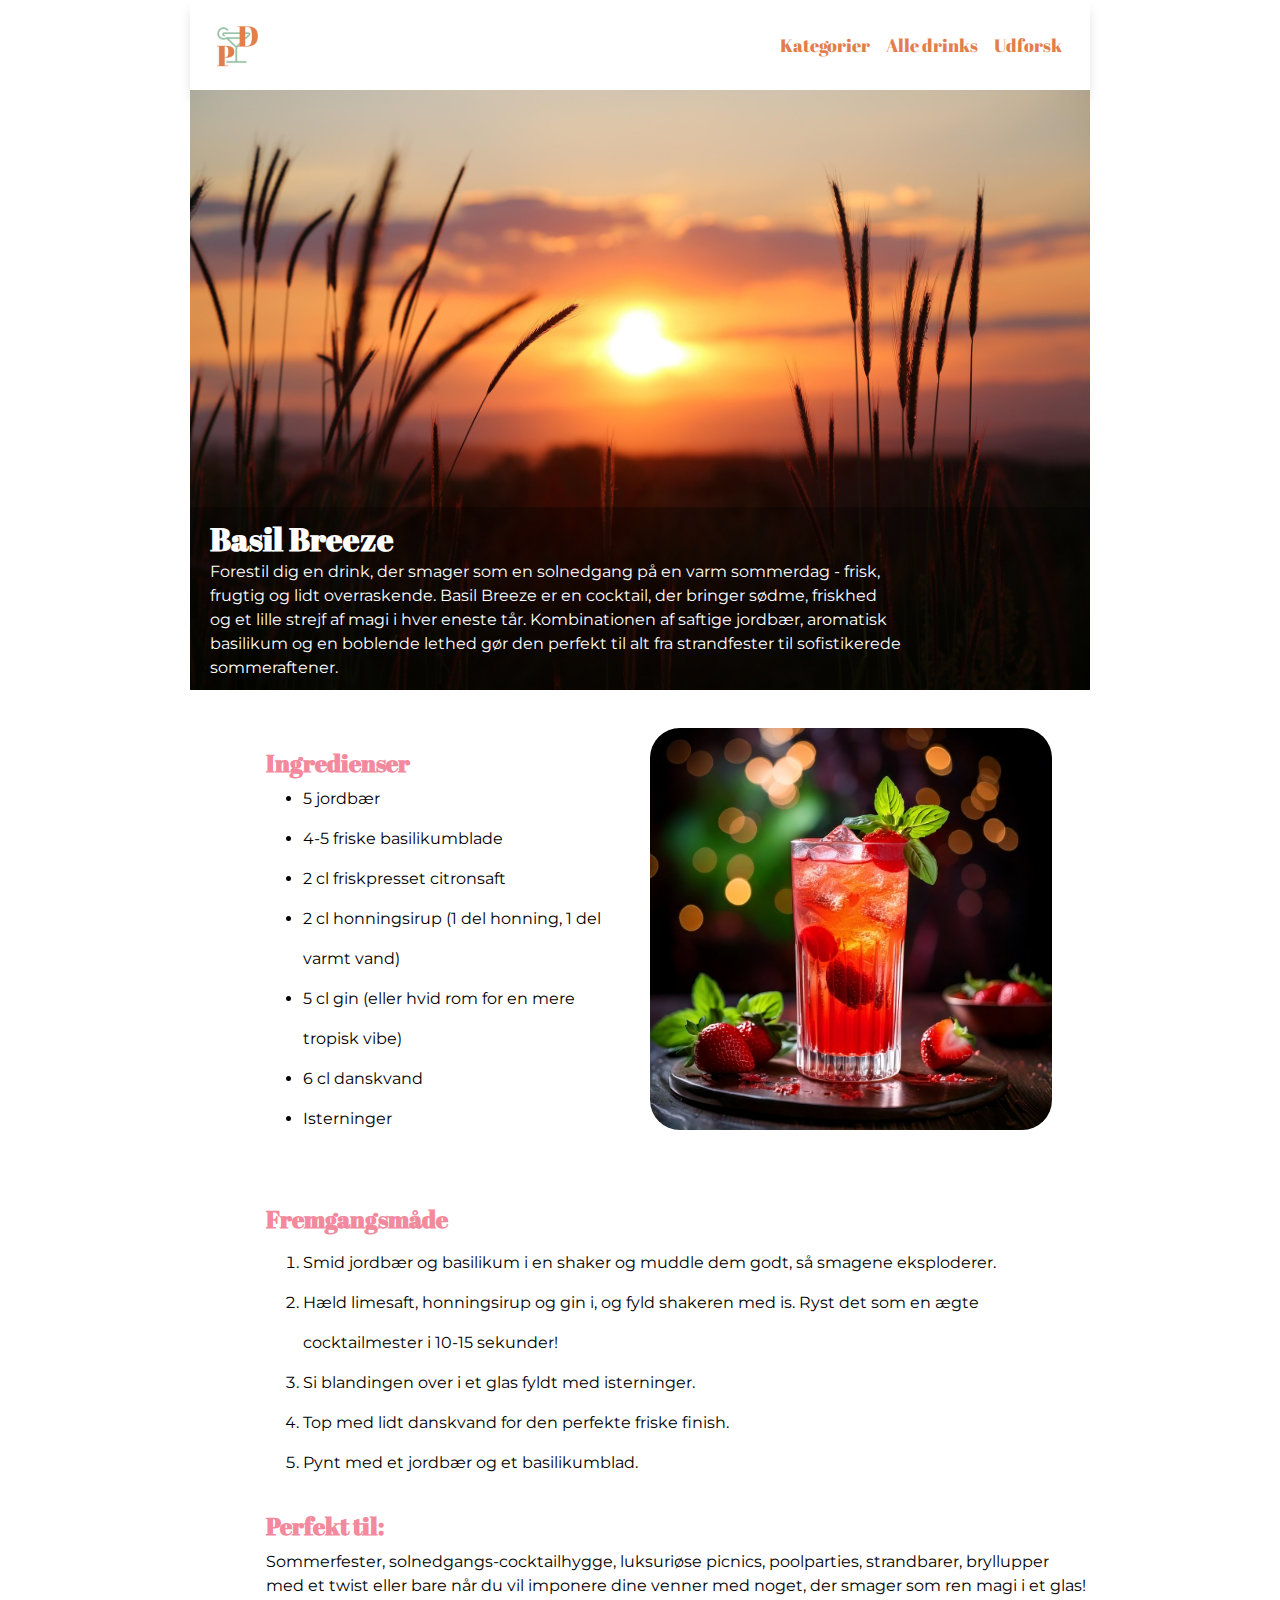
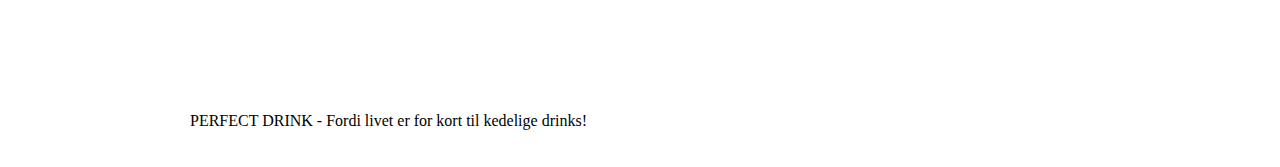
==== html/basilbreeze.html @ 1121d4d8 "css cleanup" ====
<!DOCTYPE html>
<html lang="da">
  <head>
    <meta charset="UTF-8" />
    <meta name="viewport" content="width=device-width, initial-scale=1.0" />
    <title>Basil Breeze</title>
    <link rel="stylesheet" href="../css/style.css" />
    <link rel="stylesheet" href="../css/layout.css" />
    <link
      rel="icon"
      type="image/png"
      href="../images/favicon-2/favicon-96x96.png"
      sizes="96x96"
    />
    <link
      rel="icon"
      type="image/svg+xml"
      href="../images/favicon-2/favicon.svg"
    />
    <link rel="shortcut icon" href="../images/favicon-2/favicon.ico" />
    <link
      rel="apple-touch-icon"
      sizes="180x180"
      href="../images/favicon-2/apple-touch-icon.png"
    />
    <link rel="manifest" href="../images/favicon-2/site.webmanifest" />
  </head>
  <body>
    <header>
      <div class="logo">
        <a href="index.html"> <img src="../images/Logo.png" alt="logo" /></a>
      </div>
      <nav>
        <ul class="menu">
          <a href="index.html#anledning"> Kategorier </a>
          <a href=""> Alle drinks </a>
          <a href="udforsk.html"> Udforsk </a>
        </ul>
      </nav>
    </header>
    <main>
      <section>
        <img src="../images/breeze.jpg" alt="breeze" />
        <div class="text-container">
          <h1>Basil Breeze</h1>
          <p>
            Forestil dig en drink, der smager som en solnedgang på en varm
            sommerdag - frisk, frugtig og lidt overraskende. Basil Breeze er en
            cocktail, der bringer sødme, friskhed og et lille strejf af magi i
            hver eneste tår. Kombinationen af saftige jordbær, aromatisk
            basilikum og en boblende lethed gør den perfekt til alt fra
            strandfester til sofistikerede sommeraftener.
          </p>
        </div>
      </section>
      <section class="grid_1-1">
        <div class="col">
          <h2>Ingredienser</h2>
          <ul class="ingredienser">
            <li>5 jordbær</li>
            <li>4-5 friske basilikumblade</li>
            <li>2 cl friskpresset citronsaft</li>
            <li>2 cl honningsirup (1 del honning, 1 del varmt vand)</li>
            <li>5 cl gin (eller hvid rom for en mere tropisk vibe)</li>
            <li>6 cl danskvand</li>
            <li>Isterninger</li>
          </ul>
        </div>
        <div>
          <img
            class="col, drinks"
            src="../images/basil breeze.jpg"
            alt="basil"
          />
        </div>
      </section>
      <section class="tekst2">
        <div>
          <h2>Fremgangsmåde</h2>
          <ol class="ingredienser">
            <li>
              Smid jordbær og basilikum i en shaker og muddle dem godt, så
              smagene eksploderer.
            </li>
            <li>
              Hæld limesaft, honningsirup og gin i, og fyld shakeren med is.
              Ryst det som en ægte cocktailmester i 10-15 sekunder!
            </li>
            <li>Si blandingen over i et glas fyldt med isterninger.</li>
            <li>Top med lidt danskvand for den perfekte friske finish.</li>
            <li>Pynt med et jordbær og et basilikumblad.</li>
          </ol>
        </div>
        <div>
          <h2>Perfekt til:</h2>
          <p>
            Sommerfester, solnedgangs-cocktailhygge, luksuriøse picnics,
            poolparties, strandbarer, bryllupper med et twist eller bare når du
            vil imponere dine venner med noget, der smager som ren magi i et
            glas!
          </p>
        </div>
      </section>
    </main>
    <footer>
      PERFECT DRINK - Fordi livet er for kort til kedelige drinks!
    </footer>
  </body>
</html>
---- css/style.css ----
body {
    max-width: 900px;
    margin-top: 0;
    margin-right: auto;
    margin-bottom: 0;
    margin-left: auto;
}
/* Fonts */
@font-face {
    font-family: Montserrat;
    src: url(../fonts/Montserrat/Montserrat-VariableFont_wght.ttf);
}
@font-face {
    font-family: Abril;
    src: url(../fonts/Abril_Fatface/AbrilFatface-Regular.ttf);
}
@font-face {
    font-family: Josefin;
    src: url(../fonts/Josefin_Sans/JosefinSans-VariableFont_wght.ttf);
} 

/* Menu */
.menu {
    display: flex;
    justify-content: space-evenly;padding: 1em;
    list-style: none;
    padding: 0;
    display: flex;
    border-radius: 0.5rem;
    font-size: large;
}

.menu a {
    display: inline-block;
    color: rgb(226,126,75);
    text-decoration: none;
    padding: 0.5rem;
    font-family: Abril;
    justify-content: space-between;
    border-radius: 0.5rem;
}

a:hover, a:active {
    color: beige;
    background-color: rgb(226,126,75);
    box-shadow: 5px 5px 5px gray;
}

/* Tekst */
h1, h2, h3, h4 {
    font-family: abril;
}
h1 {
    color: white;
    font-size: xx-large;
    margin: 0;
}
h2, h3, h4 {
    color: rgb(242, 137, 156);
    padding-top: 0.5cm;
}
p, li {
    font-family: montserrat;
    line-height: 1.5;
}

/* Knapper/links */
.quiz {
    font-family: montserrat;
    text-decoration: underline;
    color: white;
    font-size: medium;
}
.quiz:hover {
    color: white;
    background-color: transparent;
    text-decoration: underline;
    box-shadow: none;
    text-shadow: 5px 5px 5px black;
    font-style: oblique;
}
.smage, .anledning {
    text-align: center;
    padding-top: 1cm;
} 
.opskrift {
    font-family: montserrat;
    text-decoration: underline;
    color: black;
}
.opskrift:hover {
    color: black;
    background-color: transparent;
    box-shadow: none;
    text-shadow: 5px 5px 5px rgb(226,126,75);
    font-style: oblique;
}
.btn {
    font-family: abril;
    display: block;
    padding: 10px 15px;
    background-color: #FF7C36;
    color: white;
    text-align: center;
    text-decoration: none;
    border-radius: 10px;
}
.btn:hover {
    background-color: #FF7C36;
    box-shadow: 5px 5px 5px grey;
    font-style: oblique;
}

/* TEKST FORAN BILLEDE */
section {
    display: grid;
    position: relative;
}

img, h1, .quiz, .text-container {
    grid-column: 1 / 2;
    grid-row: 1 / 2;
}

img {
    max-width: 100%;
    height: auto;
    display: block;
    place-self: stretch;
    object-fit: cover;
    z-index: 1; /* Image stays behind */
}

.text-container {
    align-self: end; 
    justify-self: start; 
    padding: 10px 20px;
    color: white;
    z-index: 2; /* Ensure text is in front */
    padding-right: 5cm;
    background-color: rgba(0, 0, 0, 0.275);
}

/* billeder */
.drinks {
    border-radius: 30px;
}

/* Udforsk */
.boks {
    display: inline-block;
    background-color: rgba(244, 167, 125, 0.700);
    border-radius: 30px;
    margin: 1cm;
    padding-inline: 0.3cm;
}
.bruger {
    font-family: Abril;
    color: black;
}
.tropisk {
    font-style: italic;
    display: inline-block;
    background-color: rgb(226,126,75, 0.700);
    border-radius: 20px;
    padding: 0.5cm;
}
.link {
    font-family: montserrat;
    text-decoration: underline;
    color: black;
}
.guava {
    border-radius: 50px;
    border: 5px solid white;
}
.col {
    padding-left: 1cm;
}
/* Kajas coconut, basil breeze */
.tekst2 {
    padding-left: 2cm;
    padding-bottom: 2cm;
    line-height: 2;
}
.ingredienser {
    padding-left: 1cm;
}
.ingredienser li {
    line-height: 2.5;
}

/* MENU */
* {
    margin: 0;
    padding: 0;
    box-sizing: border-box;
  }
  
  header {
    position:static;
    display: flex;
    justify-content: space-between;
    align-items: center;
    padding: 20px;
    background-color: #ffffff;
    box-shadow: 0 10px 10px rgba(0, 0, 0, 0.1);
  }
  
  .logo img {
    width: 50px;
    height: 50px;
  }
  
  .burger {
    width: 30px;
    height: 20px;
    cursor: pointer;
  }
  
  .burger .line {
    width: 100%;
    height: 2px;
    background-color: #333333;
    margin-bottom: 5px;
    transition: 0.2s linear;
  }
  .burger {
    display: none;
  }
  @media screen and (max-width: 800px) {
    .menu {
      display: none;
    }
    .burger {
      display: block;
    }
    .burger.active .line:nth-child(1) {
      transform: rotate(45deg) translate(5px, 5px);
      transition: 0.2s linear;
    }
    .burger.active .line:nth-child(2) {
      opacity: 0;
      transition: 0.15s linear;
    }
    .burger.active .line:nth-child(3) {
      transform: rotate(-45deg) translate(5px, -5px);
      transition: 0.2s linear;
    }
    nav.active .menu {
      display: block;
      background-color: #ffffff;
      position: absolute;
      top: 94px;
      left: 0;
      width: 100%;
      box-shadow: 0 10px 10px rgba(0, 0, 0, 0.1);
      z-index: 1;
    }
    nav.active .menu li {
      margin: 10px 20px;
    }
    nav.active .menu a {
      font-size: 24px;
    }
  }

/* Quiz */
.spørgsmål {
    font-weight: bold; 
    margin-top: 20px; 
}

ol[type="A"] {
    margin-top: 5px;
    padding-left: 30px; 
}

ol[type="A"] li {
    margin-bottom: 5px;
}
.results p {
    margin-bottom: 20px;
    line-height: 1.5;
}

.results strong {
    display: block;
    margin-bottom: 5px;
}

.results a {
    display: block;
    margin-top: 5px;
    color: rgb(242, 137, 156);
    text-decoration: underline;
}

/* Footer */
footer {
    margin: auto;
    padding: 1cm 0;
}
---- css/layout.css ----
/* Mobile first */
.grid_1-1 {
    display: grid;
    grid-template-columns: 1fr;
    gap: 20px;
    text-align: left;
    padding: 1cm;
}

img.col {
    max-width: 100%;
    height: auto;
    display: block;
    justify-self: center;
}

.button-grid {
    grid-template-columns: repeat(2, 1fr);
    gap: 15px;
    justify-content: center; 
    max-width: 700px;
    margin: auto;
    padding: 1cm;
}


/* Desktop */
@media (min-width: 900px) {
    
    .grid_1-1 {
        display: grid;
        grid-template-columns: 1fr 1fr;
        align-self: center;
        padding: 1cm;
    }

    img.col {
        justify-self: end;
    }

    .button-grid {
        display: grid;
        grid-template-columns: repeat(3, 1fr); 
        gap: 15px;
        justify-content: center; 
        max-width: 700px;
        margin: auto;
        padding-top: 1cm;
        padding-bottom: 1cm;
    }

}
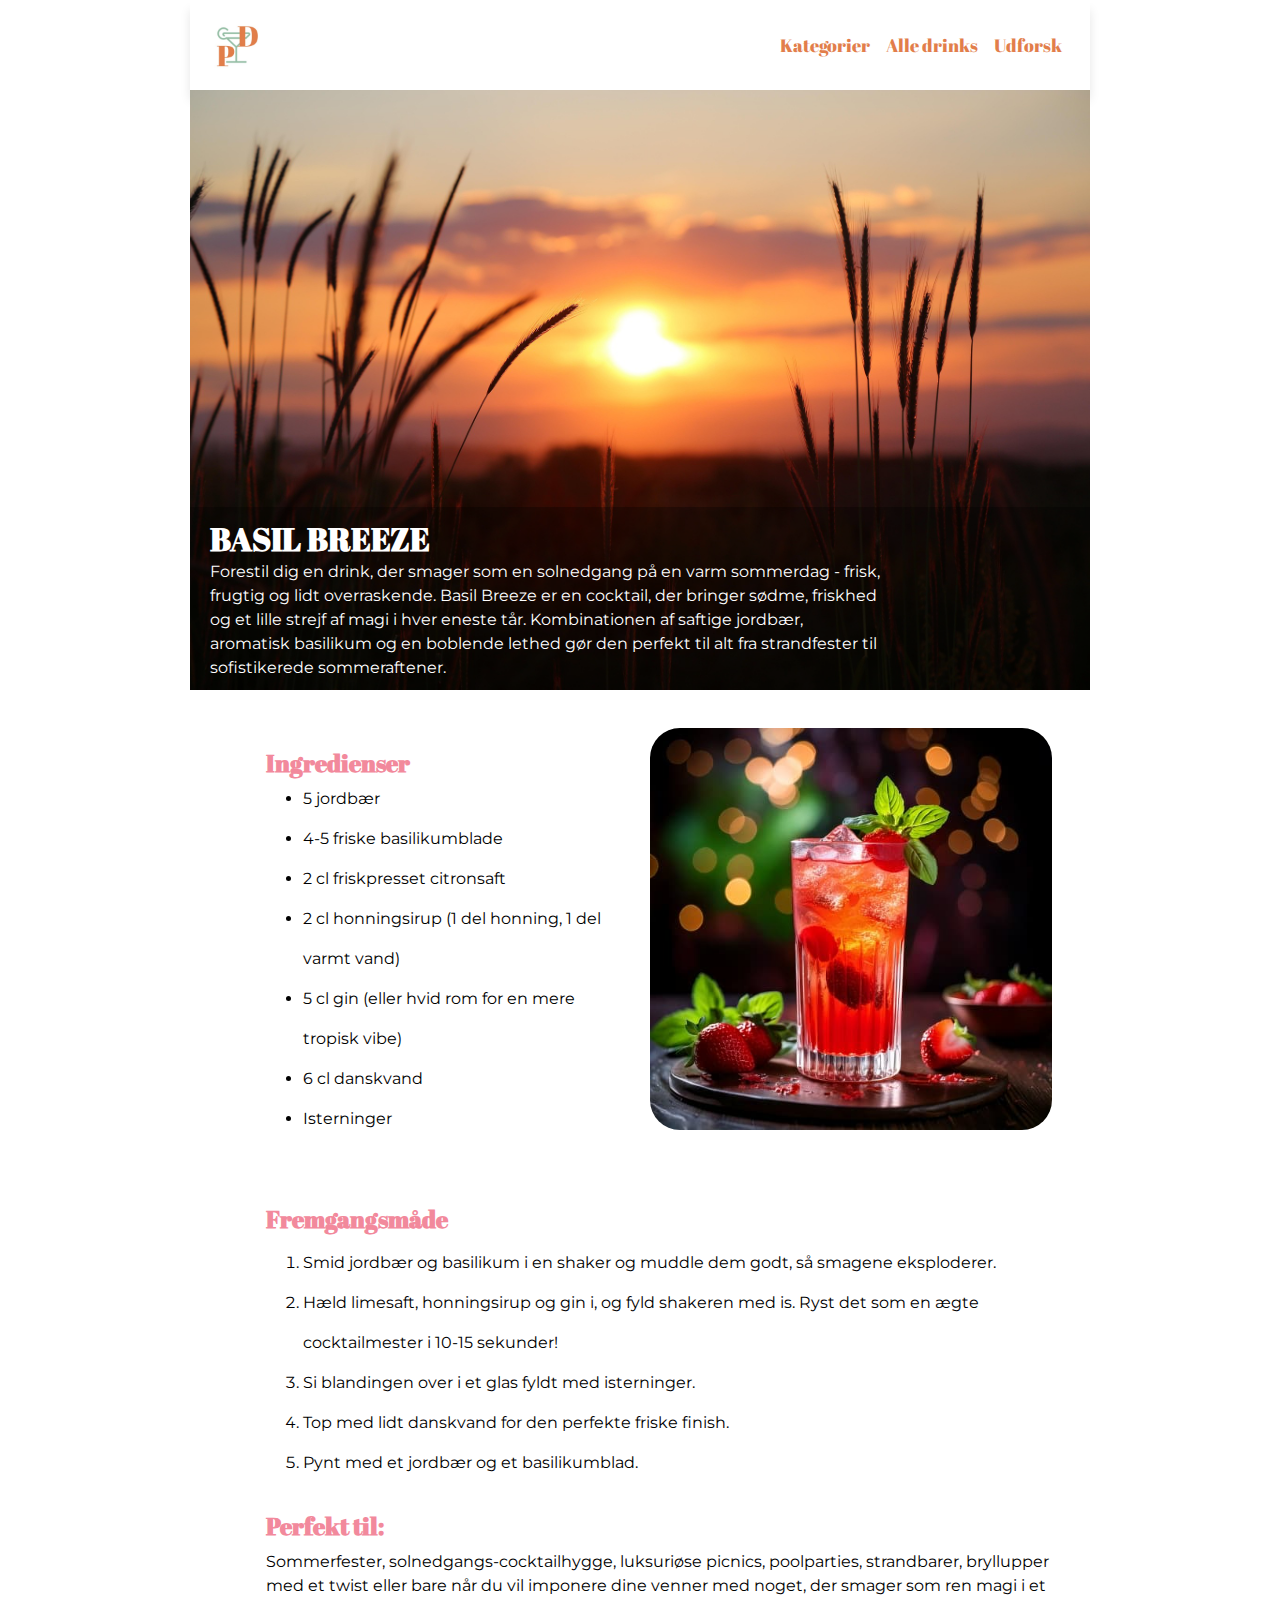
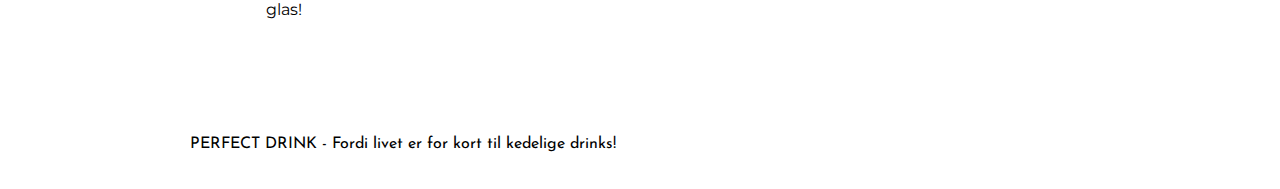
==== commit 4d67306e: "navnskifte" ====
--- a/html/basilbreeze.html
+++ b/html/basilbreeze.html
@@ -6,29 +6,16 @@
     <title>Basil Breeze</title>
     <link rel="stylesheet" href="../css/style.css" />
     <link rel="stylesheet" href="../css/layout.css" />
-    <link
-      rel="icon"
-      type="image/png"
-      href="../images/favicon-2/favicon-96x96.png"
-      sizes="96x96"
-    />
-    <link
-      rel="icon"
-      type="image/svg+xml"
-      href="../images/favicon-2/favicon.svg"
-    />
+    <link rel="icon" type="image/png" href="../images/favicon-2/favicon-96x96.png" sizes="96x96"/>
+    <link rel="icon" type="image/svg+xml" href="../images/favicon-2/favicon.svg"/>
     <link rel="shortcut icon" href="../images/favicon-2/favicon.ico" />
-    <link
-      rel="apple-touch-icon"
-      sizes="180x180"
-      href="../images/favicon-2/apple-touch-icon.png"
-    />
+    <link rel="apple-touch-icon" sizes="180x180" href="../images/favicon-2/apple-touch-icon.png"/>
     <link rel="manifest" href="../images/favicon-2/site.webmanifest" />
   </head>
   <body>
     <header>
       <div class="logo">
-        <a href="index.html"> <img src="../images/Logo.png" alt="logo" /></a>
+        <a href="index.html"> <img src="../images/Logoreal.jpg" alt="logo" /></a>
       </div>
       <nav>
         <ul class="menu">
@@ -67,11 +54,7 @@
           </ul>
         </div>
         <div>
-          <img
-            class="col, drinks"
-            src="../images/basil breeze.jpg"
-            alt="basil"
-          />
+          <img class="col, drinks" src="../images/basilbreezereal.jpg" alt="basil"/>
         </div>
       </section>
       <section class="tekst2">
--- a/css/style.css
+++ b/css/style.css
@@ -54,6 +54,7 @@
     color: white;
     font-size: xx-large;
     margin: 0;
+    text-transform: uppercase;
 }
 h2, h3, h4 {
     color: rgb(242, 137, 156);
@@ -62,6 +63,7 @@
 p, li {
     font-family: montserrat;
     line-height: 1.5;
+    padding-right: 0.5cm;
 }
 
 /* Knapper/links */
@@ -79,7 +81,7 @@
     text-shadow: 5px 5px 5px black;
     font-style: oblique;
 }
-.smage, .anledning {
+.smage {
     text-align: center;
     padding-top: 1cm;
 } 
@@ -87,6 +89,8 @@
     font-family: montserrat;
     text-decoration: underline;
     color: black;
+    display: block;
+    padding-top: 0.5cm;
 }
 .opskrift:hover {
     color: black;
@@ -109,36 +113,6 @@
     background-color: #FF7C36;
     box-shadow: 5px 5px 5px grey;
     font-style: oblique;
-}
-
-/* TEKST FORAN BILLEDE */
-section {
-    display: grid;
-    position: relative;
-}
-
-img, h1, .quiz, .text-container {
-    grid-column: 1 / 2;
-    grid-row: 1 / 2;
-}
-
-img {
-    max-width: 100%;
-    height: auto;
-    display: block;
-    place-self: stretch;
-    object-fit: cover;
-    z-index: 1; /* Image stays behind */
-}
-
-.text-container {
-    align-self: end; 
-    justify-self: start; 
-    padding: 10px 20px;
-    color: white;
-    z-index: 2; /* Ensure text is in front */
-    padding-right: 5cm;
-    background-color: rgba(0, 0, 0, 0.275);
 }
 
 /* billeder */
@@ -228,10 +202,10 @@
   .burger {
     display: none;
   }
-  @media screen and (max-width: 800px) {
-    .menu {
+@media screen and (max-width: 800px) {
+    /* .menu {
       display: none;
-    }
+    } */
     .burger {
       display: block;
     }
@@ -263,7 +237,8 @@
     nav.active .menu a {
       font-size: 24px;
     }
-  }
+    
+}
 
 /* Quiz */
 .spørgsmål {
@@ -282,6 +257,7 @@
 .results p {
     margin-bottom: 20px;
     line-height: 1.5;
+    padding-left: 1cm;
 }
 
 .results strong {
@@ -300,4 +276,5 @@
 footer {
     margin: auto;
     padding: 1cm 0;
-}
+    font-family: josefin;
+}
--- a/css/layout.css
+++ b/css/layout.css
@@ -21,6 +21,36 @@
     max-width: 700px;
     margin: auto;
     padding: 1cm;
+}
+
+/* TEKST FORAN BILLEDE */
+section {
+    display: grid;
+    position: relative;
+}
+
+img, h1, .quiz, .text-container {
+    grid-column: 1 / 2;
+    grid-row: 1 / 2;
+}
+
+img {
+    max-width: 100%;
+    height: auto;
+    display: block;
+    place-self: stretch;
+    object-fit: cover;
+    z-index: 1; 
+}
+
+.text-container {
+    align-self: end; 
+    justify-self: start; 
+    padding: 10px 20px;
+    color: white;
+    z-index: 2; 
+    padding-right: 1cm;
+    background-color: rgba(0, 0, 0, 0.275);
 }
 
 
@@ -48,5 +78,29 @@
         padding-top: 1cm;
         padding-bottom: 1cm;
     }
+    /* TEKST FORAN BILLEDE */
+    section {
+    display: grid;
+    position: relative;}
+    img, h1, .quiz, .text-container {
+    grid-column: 1 / 2;
+    grid-row: 1 / 2;}
+    img {
+    max-width: 100%;
+    height: auto;
+    display: block;
+    place-self: stretch;
+    object-fit: cover;
+    z-index: 1; }
+    .text-container {
+    align-self: end; 
+    justify-self: start; 
+    padding: 10px 20px;
+    color: white;
+    z-index: 2; 
+    padding-right: 5cm;
+    background-color: rgba(0, 0, 0, 0.275);}
+
+    
 
 }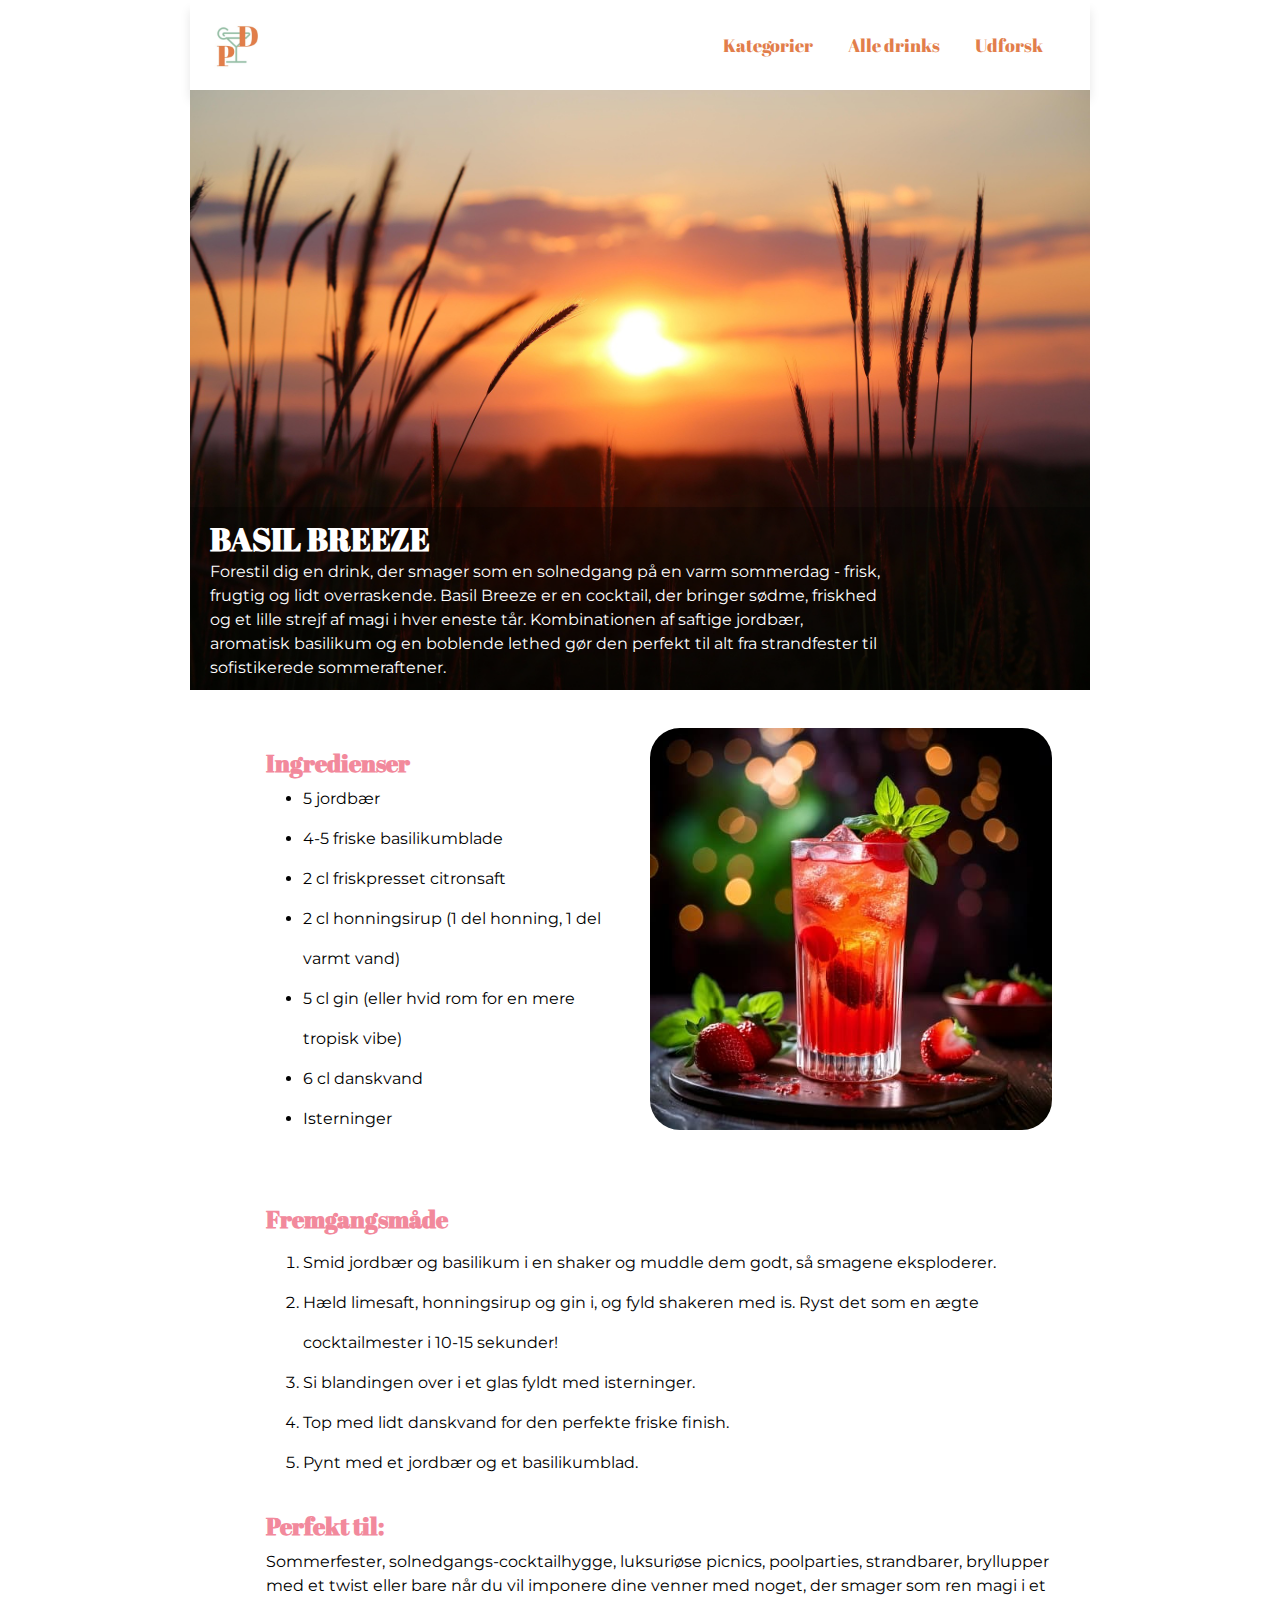
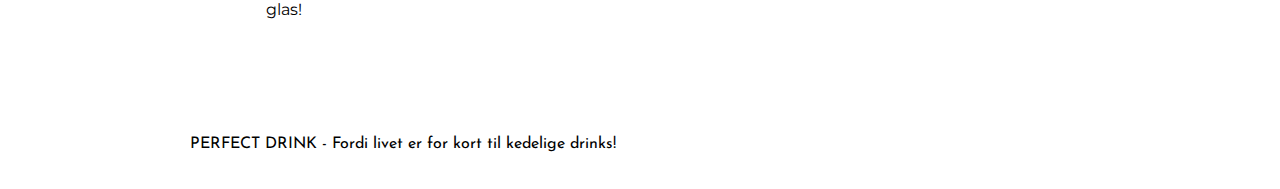
==== commit 9c9f15af: "menu" ====
--- a/html/basilbreeze.html
+++ b/html/basilbreeze.html
@@ -19,9 +19,9 @@
       </div>
       <nav>
         <ul class="menu">
-          <a href="index.html#anledning"> Kategorier </a>
-          <a href=""> Alle drinks </a>
-          <a href="udforsk.html"> Udforsk </a>
+          <li><a href="index.html#anledning"> Kategorier </a></li>
+          <li><a href=""> Alle drinks </a></li>
+          <li><a href="udforsk.html"> Udforsk </a></li>
         </ul>
       </nav>
     </header>
